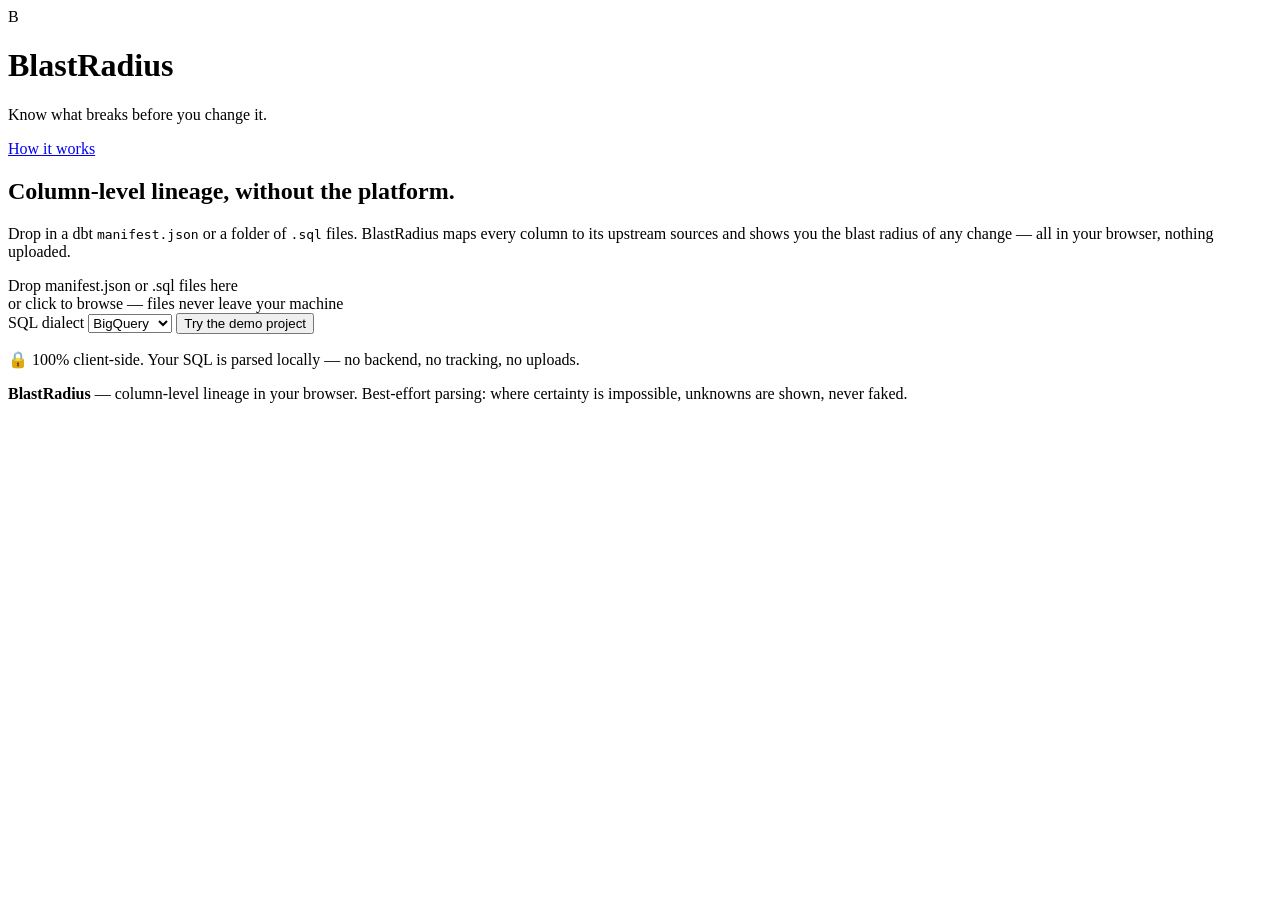
==== index.html @ 4e03bd29 "Add root files: index, about, README, LICENSE" ====
<!DOCTYPE html>
<html lang="en">
<head>
<meta charset="UTF-8">
<meta name="viewport" content="width=device-width, initial-scale=1.0">
<title>BlastRadius — Know what breaks before you change it.</title>
<meta name="description" content="BlastRadius: in-browser column-level data lineage. Upload a dbt manifest.json or SQL files, trace any column upstream, and see its blast radius downstream.">
<link rel="stylesheet" href="assets/style.css">
<link rel="icon" href="data:image/svg+xml,<svg xmlns='http://www.w3.org/2000/svg' viewBox='0 0 100 100'><rect width='100' height='100' rx='20' fill='%230b1026'/><text x='50' y='70' font-size='52' text-anchor='middle' fill='%23ff6b6b' font-family='monospace' font-weight='bold'>B</text></svg>">
</head>
<body>
<header class="site-header">
  <div class="wrap">
    <div class="brand">
      <span class="logo">B</span>
      <div>
        <h1>BlastRadius</h1>
        <p class="tagline">Know what breaks before you change it.</p>
      </div>
    </div>
    <nav><a href="about.html">How it works</a></nav>
  </div>
</header>

<main class="wrap">
  <!-- upload view -->
  <section id="view-upload" class="hero">
    <h2>Column-level lineage, <span class="boom">without the platform</span>.</h2>
    <p>Drop in a dbt <code>manifest.json</code> or a folder of <code>.sql</code> files.
       BlastRadius maps every column to its upstream sources and shows you the
       blast radius of any change — all in your browser, nothing uploaded.</p>
    <div class="dropzone" id="dropzone" role="button" tabindex="0" aria-label="Drop files here">
      <div class="big">Drop manifest.json or .sql files here</div>
      <div class="dim">or click to browse — files never leave your machine</div>
      <input type="file" id="fileInput" accept=".json,.sql" multiple hidden>
    </div>
    <div class="row">
      <label class="muted" for="dialect">SQL dialect
        <select id="dialect">
          <option value="bigquery" selected>BigQuery</option>
          <option value="snowflake">Snowflake</option>
          <option value="postgres">Postgres</option>
          <option value="mysql">MySQL</option>
          <option value="sqlite">SQLite</option>
          <option value="trino">Trino</option>
        </select>
      </label>
      <button class="btn primary" id="demoBtn">Try the demo project</button>
    </div>
    <p class="privacy">🔒 100% client-side. Your SQL is parsed locally — no backend, no tracking, no uploads.</p>
    <p class="error" id="uploadError" hidden></p>
  </section>

  <!-- app view -->
  <section id="view-app" hidden>
    <div class="toolbar">
      <strong id="projectName">project</strong>
      <span class="badge" id="dialectBadge">bigquery</span>
      <span class="badge" id="statBadge">–</span>
      <span class="spacer"></span>
      <button class="btn" id="exportBtn">Export JSON</button>
      <button class="btn" id="resetBtn">New analysis</button>
    </div>
    <div class="app">
      <aside class="sidebar">
        <h3>Models &amp; sources</h3>
        <input type="search" id="modelSearch" placeholder="Search…" autocomplete="off">
        <div id="modelList"></div>
      </aside>
      <div>
        <div class="graph-wrap" id="graphWrap">
          <svg id="graph" role="img" aria-label="Lineage graph"></svg>
        </div>
        <div class="graph-legend">
          <span><span class="dot sel"></span>selected</span>
          <span><span class="dot up"></span>upstream</span>
          <span><span class="dot blast"></span>blast radius</span>
          <span style="margin-left:auto" id="graphHint">Click a model, then a column, to trace it.</span>
        </div>
      </div>
      <aside class="panel-right" id="panel">
        <h3>Inspector</h3>
        <div id="panelBody"><p class="muted">Select a model to see its columns.</p></div>
      </aside>
    </div>
  </section>
</main>

<footer class="site-footer">
  <div class="wrap">
    <p><strong>BlastRadius</strong> — column-level lineage in your browser. Best-effort parsing: where certainty is impossible, unknowns are shown, never faked.</p>
  </div>
</footer>

<script src="assets/vendor/node-sql-parser.umd.js"></script>
<script src="assets/lineage.js"></script>
<script src="assets/app.js"></script>
</body>
</html>
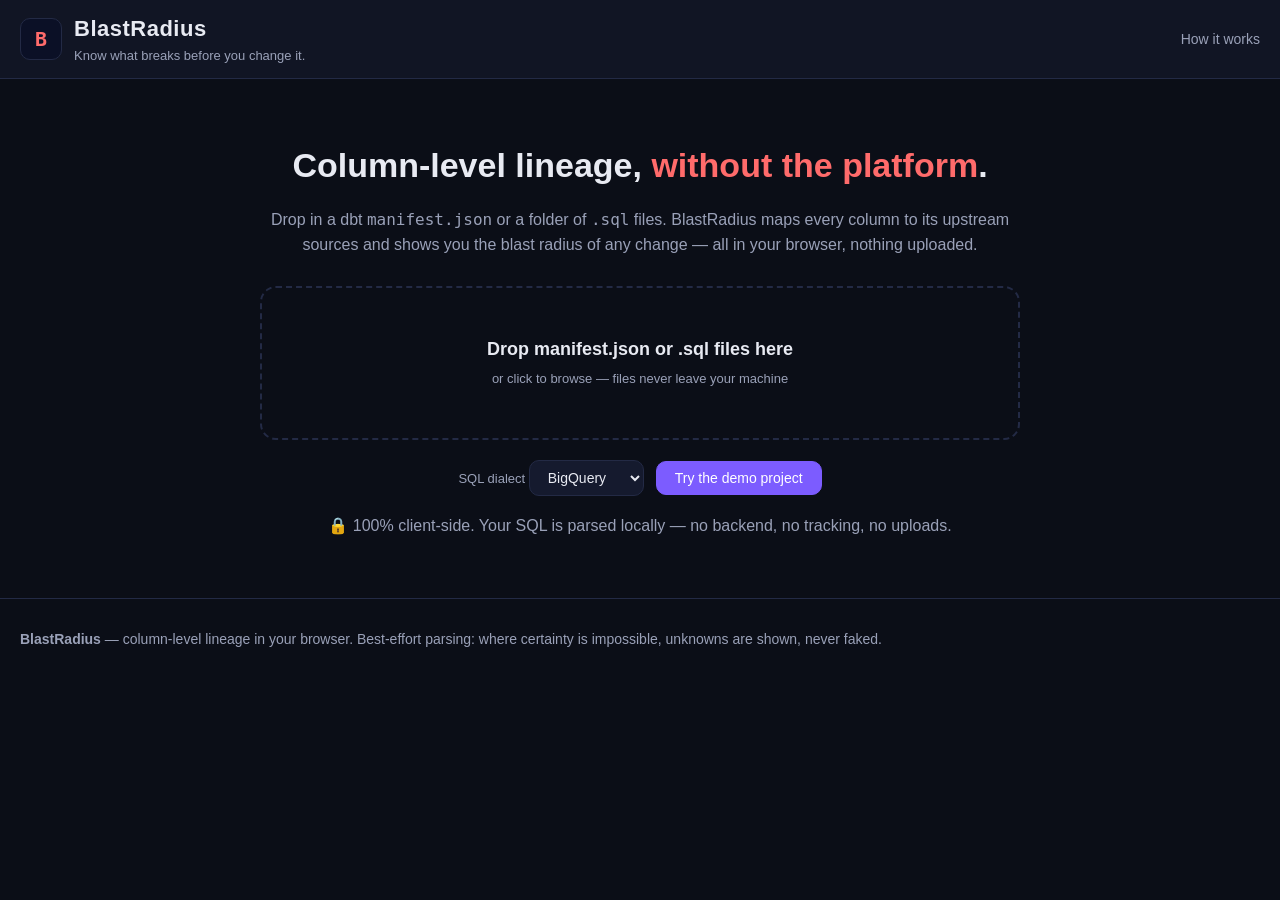
==== commit dfdef036: "Fix Postgres dialect option value in index.html" ====
--- a/index.html
+++ b/index.html
@@ -39,7 +39,7 @@
         <select id="dialect">
           <option value="bigquery" selected>BigQuery</option>
           <option value="snowflake">Snowflake</option>
-          <option value="postgres">Postgres</option>
+          <option value="postgresql">Postgres</option>
           <option value="mysql">MySQL</option>
           <option value="sqlite">SQLite</option>
           <option value="trino">Trino</option>
--- a/assets/style.css
+++ b/assets/style.css
@@ -0,0 +1,162 @@
+:root {
+  --bg: #0b0e17;
+  --bg2: #111524;
+  --card: #151a2e;
+  --line: #232a45;
+  --text: #e8eaf2;
+  --dim: #9aa1b8;
+  --accent: #7c5cff;
+  --teal: #38e1c6;
+  --red: #ff6b6b;
+  --amber: #ffb84d;
+}
+* { box-sizing: border-box; }
+body {
+  margin: 0; background: var(--bg); color: var(--text);
+  font-family: -apple-system, BlinkMacSystemFont, "Segoe UI", Inter, Roboto, sans-serif;
+  line-height: 1.55;
+}
+.wrap { max-width: 1400px; margin: 0 auto; padding: 0 20px; }
+a { color: var(--accent); }
+
+/* header */
+.site-header { background: var(--bg2); border-bottom: 1px solid var(--line); position: sticky; top: 0; z-index: 10; }
+.site-header .wrap { display: flex; align-items: center; justify-content: space-between; padding-top: 12px; padding-bottom: 12px; }
+.brand { display: flex; align-items: center; gap: 12px; }
+.logo {
+  width: 42px; height: 42px; border-radius: 10px; background: #0b1026;
+  border: 1px solid var(--line); display: flex; align-items: center; justify-content: center;
+  font-family: monospace; font-weight: bold; font-size: 20px; color: var(--red);
+}
+.brand h1 { margin: 0; font-size: 22px; letter-spacing: 0.5px; }
+.tagline { margin: 0; color: var(--dim); font-size: 13px; }
+.site-header nav a { color: var(--dim); text-decoration: none; font-size: 14px; margin-left: 18px; }
+.site-header nav a:hover { color: var(--text); }
+
+/* upload view */
+.hero { max-width: 760px; margin: 60px auto; text-align: center; }
+.hero h2 { font-size: 34px; margin: 0 0 10px; }
+.hero h2 .boom { color: var(--red); }
+.hero p { color: var(--dim); font-size: 16px; }
+.dropzone {
+  margin-top: 28px; border: 2px dashed var(--line); border-radius: 16px;
+  padding: 48px 24px; cursor: pointer; transition: border-color .15s, background .15s;
+}
+.dropzone:hover, .dropzone.drag { border-color: var(--accent); background: var(--bg2); }
+.dropzone .big { font-size: 18px; font-weight: 600; }
+.dropzone .dim { color: var(--dim); font-size: 13px; margin-top: 6px; }
+.row { display: flex; gap: 12px; justify-content: center; align-items: center; margin-top: 20px; flex-wrap: wrap; }
+select, input[type="search"], input[type="text"] {
+  background: var(--card); border: 1px solid var(--line); color: var(--text);
+  border-radius: 10px; padding: 8px 14px; font-size: 14px;
+}
+.privacy { margin-top: 18px; font-size: 13px; color: var(--dim); }
+.error { margin-top: 14px; color: var(--red); font-size: 14px; }
+
+/* buttons */
+.btn {
+  background: var(--bg2); border: 1px solid var(--line); color: var(--text);
+  border-radius: 10px; padding: 8px 18px; font-size: 14px; cursor: pointer; text-decoration: none;
+  display: inline-block;
+}
+.btn:hover { border-color: var(--accent); }
+.btn.primary { background: var(--accent); border-color: var(--accent); color: #fff; }
+.btn.danger { border-color: var(--red); color: var(--red); }
+.btn:disabled { opacity: .45; cursor: default; }
+
+/* app layout */
+.toolbar { display: flex; align-items: center; gap: 12px; padding: 14px 0; flex-wrap: wrap; }
+.toolbar .spacer { flex: 1; }
+.badge {
+  font-size: 12px; color: var(--dim); border: 1px solid var(--line); border-radius: 999px;
+  padding: 3px 12px;
+}
+.app { display: grid; grid-template-columns: 250px 1fr 340px; gap: 14px; padding-bottom: 40px; min-height: 60vh; }
+@media (max-width: 1100px) { .app { grid-template-columns: 220px 1fr; } .panel-right { grid-column: 1 / -1; } }
+@media (max-width: 760px) { .app { grid-template-columns: 1fr; } }
+
+.sidebar, .panel-right {
+  background: var(--card); border: 1px solid var(--line); border-radius: 14px;
+  padding: 14px; align-self: start; max-height: calc(100vh - 200px); overflow: auto;
+}
+.sidebar h3, .panel-right h3 { margin: 0 0 10px; font-size: 13px; text-transform: uppercase; letter-spacing: .06em; color: var(--dim); }
+.sidebar input { width: 100%; margin-bottom: 10px; }
+.model-group { margin-bottom: 12px; }
+.model-group > .glabel { font-size: 11px; color: var(--dim); text-transform: uppercase; letter-spacing: .06em; margin: 8px 0 4px; }
+.model-item {
+  display: flex; justify-content: space-between; align-items: center; width: 100%;
+  background: none; border: 1px solid transparent; color: var(--text); text-align: left;
+  border-radius: 8px; padding: 7px 10px; font-size: 13.5px; cursor: pointer;
+}
+.model-item:hover { background: var(--bg2); }
+.model-item.active { border-color: var(--accent); background: var(--bg2); }
+.model-item .cnt { color: var(--dim); font-size: 12px; }
+.model-item.unknown { color: var(--dim); font-style: italic; }
+
+.graph-wrap {
+  background: var(--card); border: 1px solid var(--line); border-radius: 14px;
+  overflow: auto; min-height: 480px; position: relative;
+}
+.graph-wrap svg { display: block; }
+.gnode { cursor: pointer; }
+.gnode rect { fill: var(--bg2); stroke: var(--line); stroke-width: 1.5; }
+.gnode text { fill: var(--text); font-size: 13px; }
+.gnode .kind { fill: var(--dim); font-size: 10.5px; }
+.gnode:hover rect { stroke: var(--accent); }
+.gnode.selected rect { stroke: var(--accent); stroke-width: 2.5; }
+.gnode.up rect { stroke: var(--teal); stroke-width: 2.5; }
+.gnode.blast rect { stroke: var(--red); stroke-width: 2.5; }
+.gnode.up.blast rect { stroke: var(--amber); stroke-width: 2.5; }
+.gnode.unknown rect { stroke-dasharray: 6 4; }
+.gedge { fill: none; stroke: #3a4268; stroke-width: 1.5; }
+.gedge.up { stroke: var(--teal); stroke-width: 2.5; }
+.gedge.blast { stroke: var(--red); stroke-width: 2.5; }
+.graph-legend { display: flex; gap: 16px; padding: 10px 14px; font-size: 12.5px; color: var(--dim); flex-wrap: wrap; }
+.dot { display: inline-block; width: 10px; height: 10px; border-radius: 50%; margin-right: 6px; }
+.dot.up { background: var(--teal); } .dot.blast { background: var(--red); } .dot.sel { background: var(--accent); }
+
+/* right panel */
+.col-row {
+  display: flex; justify-content: space-between; align-items: center; width: 100%;
+  background: none; border: 1px solid var(--line); color: var(--text);
+  border-radius: 8px; padding: 7px 10px; font-size: 13.5px; cursor: pointer; margin-bottom: 6px;
+}
+.col-row:hover { border-color: var(--accent); }
+.col-row.active { border-color: var(--accent); background: var(--bg2); }
+.col-row .flags { display: flex; gap: 4px; }
+.flag { font-size: 10px; padding: 2px 7px; border-radius: 999px; border: 1px solid var(--line); color: var(--dim); }
+.flag.star { color: var(--amber); border-color: var(--amber); }
+.flag.amb { color: var(--red); border-color: var(--red); }
+.flag.unk { color: var(--dim); border-color: var(--dim); }
+.panel-sec { margin-top: 16px; }
+.panel-sec h4 { margin: 0 0 8px; font-size: 13px; }
+.panel-sec h4 .teal { color: var(--teal); }
+.panel-sec h4 .red { color: var(--red); }
+.link-list { list-style: none; margin: 0; padding: 0; font-size: 13px; }
+.link-list li { margin-bottom: 5px; }
+.link-list button {
+  background: none; border: none; color: var(--accent); cursor: pointer; font-size: 13px; padding: 0; text-align: left;
+}
+.link-list button:hover { text-decoration: underline; }
+.link-list .unk { color: var(--dim); font-style: italic; }
+.link-list .viastar { color: var(--amber); font-size: 11px; margin-left: 6px; }
+.counts { display: flex; gap: 10px; margin: 8px 0; }
+.count-box { flex: 1; background: var(--bg2); border: 1px solid var(--line); border-radius: 10px; padding: 10px; text-align: center; }
+.count-box .n { font-size: 22px; font-weight: 700; }
+.count-box .l { font-size: 11.5px; color: var(--dim); }
+.count-box.models .n { color: var(--red); }
+.count-box.cols .n { color: var(--amber); }
+.muted { color: var(--dim); font-size: 13px; }
+.backlink { background: none; border: none; color: var(--dim); cursor: pointer; font-size: 13px; padding: 0; margin-bottom: 8px; }
+.backlink:hover { color: var(--text); }
+
+/* about */
+.article { max-width: 760px; margin: 30px auto 60px; }
+.article h2 { margin-top: 30px; }
+.article h3 { margin-top: 24px; color: var(--accent); }
+.article code { background: var(--bg2); padding: 2px 6px; border-radius: 6px; font-size: 13px; }
+.article pre { background: var(--bg2); border: 1px solid var(--line); border-radius: 10px; padding: 14px; overflow: auto; font-size: 13px; }
+
+.site-footer { border-top: 1px solid var(--line); padding: 24px 0 40px; margin-top: 20px; }
+.site-footer p { margin: 6px 0; font-size: 14px; color: var(--dim); }
+[hidden] { display: none !important; }
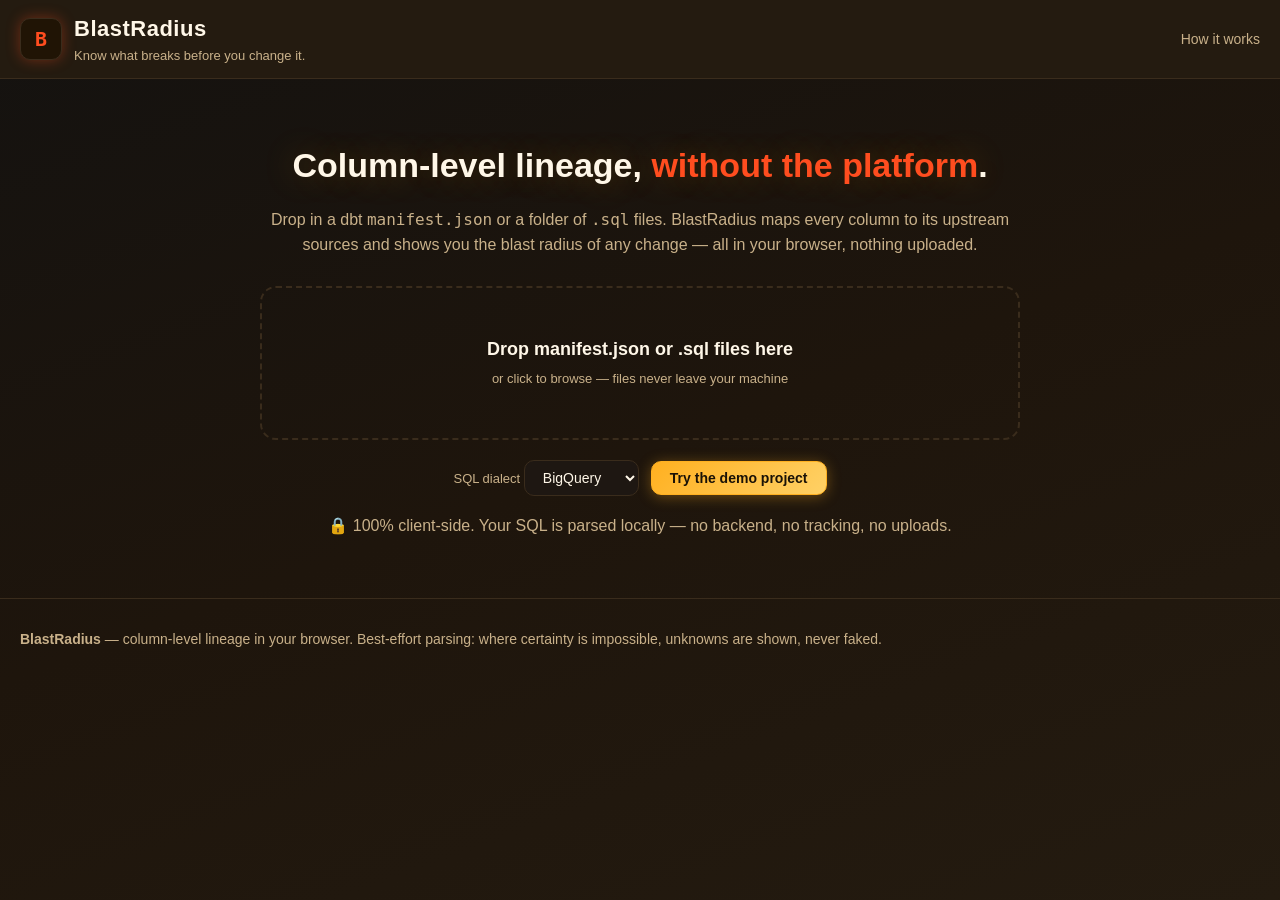
==== commit 657a79e2: "style: DETONATION visual identity (colors, gradients, animations)" ====
--- a/index.html
+++ b/index.html
@@ -5,7 +5,7 @@
 <meta name="viewport" content="width=device-width, initial-scale=1.0">
 <title>BlastRadius — Know what breaks before you change it.</title>
 <meta name="description" content="BlastRadius: in-browser column-level data lineage. Upload a dbt manifest.json or SQL files, trace any column upstream, and see its blast radius downstream.">
-<link rel="stylesheet" href="assets/style.css">
+<link rel="stylesheet" href="assets/style.css?v=1">
 <link rel="icon" href="data:image/svg+xml,<svg xmlns='http://www.w3.org/2000/svg' viewBox='0 0 100 100'><rect width='100' height='100' rx='20' fill='%230b1026'/><text x='50' y='70' font-size='52' text-anchor='middle' fill='%23ff6b6b' font-family='monospace' font-weight='bold'>B</text></svg>">
 </head>
 <body>
@@ -67,7 +67,7 @@
         <input type="search" id="modelSearch" placeholder="Search…" autocomplete="off">
         <div id="modelList"></div>
       </aside>
-      <div>
+      <div class="graph-col">
         <div class="graph-wrap" id="graphWrap">
           <svg id="graph" role="img" aria-label="Lineage graph"></svg>
         </div>
--- a/assets/style.css
+++ b/assets/style.css
@@ -1,18 +1,20 @@
 :root {
-  --bg: #0b0e17;
-  --bg2: #111524;
-  --card: #151a2e;
-  --line: #232a45;
-  --text: #e8eaf2;
-  --dim: #9aa1b8;
-  --accent: #7c5cff;
-  --teal: #38e1c6;
-  --red: #ff6b6b;
-  --amber: #ffb84d;
+  --bg: #141210;
+  --bg2: #241b10;
+  --card: #1e1712;
+  --line: #3a2c1c;
+  --text: #fff7e8;
+  --dim: #c9b18a;
+  --accent: #ffb020;
+  --teal: #ffd166;
+  --red: #ff4d1f;
+  --amber: #ff7b1c;
 }
 * { box-sizing: border-box; }
 body {
-  margin: 0; background: var(--bg); color: var(--text);
+  margin: 0; color: var(--text);
+  background: linear-gradient(160deg, #141210 0%, #1e150c 50%, #241b10 100%);
+  background-attachment: fixed;
   font-family: -apple-system, BlinkMacSystemFont, "Segoe UI", Inter, Roboto, sans-serif;
   line-height: 1.55;
 }
@@ -24,9 +26,10 @@
 .site-header .wrap { display: flex; align-items: center; justify-content: space-between; padding-top: 12px; padding-bottom: 12px; }
 .brand { display: flex; align-items: center; gap: 12px; }
 .logo {
-  width: 42px; height: 42px; border-radius: 10px; background: #0b1026;
+  width: 42px; height: 42px; border-radius: 10px; background: #201405;
   border: 1px solid var(--line); display: flex; align-items: center; justify-content: center;
   font-family: monospace; font-weight: bold; font-size: 20px; color: var(--red);
+  box-shadow: 0 0 14px rgba(255, 77, 31, 0.35);
 }
 .brand h1 { margin: 0; font-size: 22px; letter-spacing: 0.5px; }
 .tagline { margin: 0; color: var(--dim); font-size: 13px; }
@@ -35,7 +38,7 @@
 
 /* upload view */
 .hero { max-width: 760px; margin: 60px auto; text-align: center; }
-.hero h2 { font-size: 34px; margin: 0 0 10px; }
+.hero h2 { font-size: 34px; margin: 0 0 10px; text-shadow: 0 0 32px rgba(255, 176, 32, 0.25); }
 .hero h2 .boom { color: var(--red); }
 .hero p { color: var(--dim); font-size: 16px; }
 .dropzone {
@@ -60,7 +63,11 @@
   display: inline-block;
 }
 .btn:hover { border-color: var(--accent); }
-.btn.primary { background: var(--accent); border-color: var(--accent); color: #fff; }
+.btn.primary {
+  background: linear-gradient(135deg, #ffb020, #ffd166);
+  border-color: #ffb020; color: #1a1206; font-weight: 700;
+  box-shadow: 0 2px 14px rgba(255, 176, 32, 0.35);
+}
 .btn.danger { border-color: var(--red); color: var(--red); }
 .btn:disabled { opacity: .45; cursor: default; }
 
@@ -72,12 +79,13 @@
   padding: 3px 12px;
 }
 .app { display: grid; grid-template-columns: 250px 1fr 340px; gap: 14px; padding-bottom: 40px; min-height: 60vh; }
-@media (max-width: 1100px) { .app { grid-template-columns: 220px 1fr; } .panel-right { grid-column: 1 / -1; } }
+@media (max-width: 1100px) { .app { grid-template-columns: 220px 1fr; } .panel-right { grid-column: 1 / -1; } .sidebar, .panel-right { position: static; max-height: none; } }
 @media (max-width: 760px) { .app { grid-template-columns: 1fr; } }
 
 .sidebar, .panel-right {
   background: var(--card); border: 1px solid var(--line); border-radius: 14px;
-  padding: 14px; align-self: start; max-height: calc(100vh - 200px); overflow: auto;
+  padding: 14px; align-self: start; max-height: calc(100vh - 32px); overflow: auto;
+  position: sticky; top: 16px;
 }
 .sidebar h3, .panel-right h3 { margin: 0 0 10px; font-size: 13px; text-transform: uppercase; letter-spacing: .06em; color: var(--dim); }
 .sidebar input { width: 100%; margin-bottom: 10px; }
@@ -94,7 +102,8 @@
 .model-item.unknown { color: var(--dim); font-style: italic; }
 
 .graph-wrap {
-  background: var(--card); border: 1px solid var(--line); border-radius: 14px;
+  background: radial-gradient(ellipse at 50% 35%, #2a1e10 0%, var(--card) 70%);
+  border: 1px solid var(--line); border-radius: 14px;
   overflow: auto; min-height: 480px; position: relative;
 }
 .graph-wrap svg { display: block; }
@@ -108,9 +117,11 @@
 .gnode.blast rect { stroke: var(--red); stroke-width: 2.5; }
 .gnode.up.blast rect { stroke: var(--amber); stroke-width: 2.5; }
 .gnode.unknown rect { stroke-dasharray: 6 4; }
-.gedge { fill: none; stroke: #3a4268; stroke-width: 1.5; }
+.gnode.selected rect, .gnode:hover rect { animation: ring-pulse 2.5s ease-in-out infinite; }
+.gnode.blast rect, .gnode.up.blast rect { animation: ember-flicker 2.4s ease-in-out infinite; }
+.gedge { fill: none; stroke: #4a3a26; stroke-width: 1.5; }
 .gedge.up { stroke: var(--teal); stroke-width: 2.5; }
-.gedge.blast { stroke: var(--red); stroke-width: 2.5; }
+.gedge.blast { stroke: var(--red); stroke-width: 2.5; animation: ember-flicker 2.4s ease-in-out infinite; }
 .graph-legend { display: flex; gap: 16px; padding: 10px 14px; font-size: 12.5px; color: var(--dim); flex-wrap: wrap; }
 .dot { display: inline-block; width: 10px; height: 10px; border-radius: 50%; margin-right: 6px; }
 .dot.up { background: var(--teal); } .dot.blast { background: var(--red); } .dot.sel { background: var(--accent); }
@@ -126,7 +137,12 @@
 .col-row .flags { display: flex; gap: 4px; }
 .flag { font-size: 10px; padding: 2px 7px; border-radius: 999px; border: 1px solid var(--line); color: var(--dim); }
 .flag.star { color: var(--amber); border-color: var(--amber); }
-.flag.amb { color: var(--red); border-color: var(--red); }
+.flag.amb { color: var(--red); border-color: var(--red); position: relative; }
+.flag.amb::after {
+  content: ""; position: absolute; inset: -1px; border-radius: 999px;
+  box-shadow: 0 0 10px 2px rgba(255, 77, 31, 0.55); pointer-events: none;
+  animation: ember-flicker 2.4s ease-in-out infinite;
+}
 .flag.unk { color: var(--dim); border-color: var(--dim); }
 .panel-sec { margin-top: 16px; }
 .panel-sec h4 { margin: 0 0 8px; font-size: 13px; }
@@ -144,11 +160,39 @@
 .count-box { flex: 1; background: var(--bg2); border: 1px solid var(--line); border-radius: 10px; padding: 10px; text-align: center; }
 .count-box .n { font-size: 22px; font-weight: 700; }
 .count-box .l { font-size: 11.5px; color: var(--dim); }
+.count-box.models { position: relative; }
+.count-box.models::after {
+  content: ""; position: absolute; inset: -1px; border-radius: 10px;
+  box-shadow: 0 0 18px 3px rgba(255, 77, 31, 0.5); pointer-events: none;
+  animation: ember-flicker 2.4s ease-in-out infinite;
+}
 .count-box.models .n { color: var(--red); }
 .count-box.cols .n { color: var(--amber); }
 .muted { color: var(--dim); font-size: 13px; }
 .backlink { background: none; border: none; color: var(--dim); cursor: pointer; font-size: 13px; padding: 0; margin-bottom: 8px; }
 .backlink:hover { color: var(--text); }
+
+/* blast flash: add .blast-flash to the impact panel to pulse it on update (JS hook, CSS only) */
+@keyframes blast-flash {
+  0% { opacity: 1; }
+  20% { opacity: 0.45; }
+  40% { opacity: 1; }
+  60% { opacity: 0.7; }
+  100% { opacity: 1; }
+}
+.panel-right.blast-flash { animation: blast-flash 0.9s ease-out; }
+
+/* signature keyframes: transform/opacity only */
+@keyframes ring-pulse {
+  0%, 100% { stroke-opacity: 1; }
+  50% { stroke-opacity: 0.3; }
+}
+@keyframes ember-flicker {
+  0%, 100% { opacity: 1; }
+  30% { opacity: 0.55; }
+  55% { opacity: 0.9; }
+  75% { opacity: 0.65; }
+}
 
 /* about */
 .article { max-width: 760px; margin: 30px auto 60px; }
@@ -160,3 +204,24 @@
 .site-footer { border-top: 1px solid var(--line); padding: 24px 0 40px; margin-top: 20px; }
 .site-footer p { margin: 6px 0; font-size: 14px; color: var(--dim); }
 [hidden] { display: none !important; }
+
+/* Desktop app shell: each pane scrolls independently so the side panels
+   never scroll away while the graph is scrolled. Sticky alone can't do
+   this when the graph is shorter than the panels (zero stick travel). */
+@media (min-width: 1101px) {
+  #view-app {
+    display: flex; flex-direction: column;
+    height: calc(100vh - 72px); height: calc(100dvh - 72px);
+    min-height: 480px;
+  }
+  .app { flex: 1; min-height: 0; padding-bottom: 14px; }
+  .sidebar, .panel-right {
+    position: static; max-height: none; min-height: 0;
+    overflow-y: auto; overscroll-behavior: contain;
+  }
+  .graph-col { display: flex; flex-direction: column; min-height: 0; min-width: 0; }
+  .graph-wrap { flex: 1; min-height: 0; }
+  .graph-legend { flex: none; }
+}
+
+@media (prefers-reduced-motion: reduce) { * { animation: none !important; transition: none !important; } }
